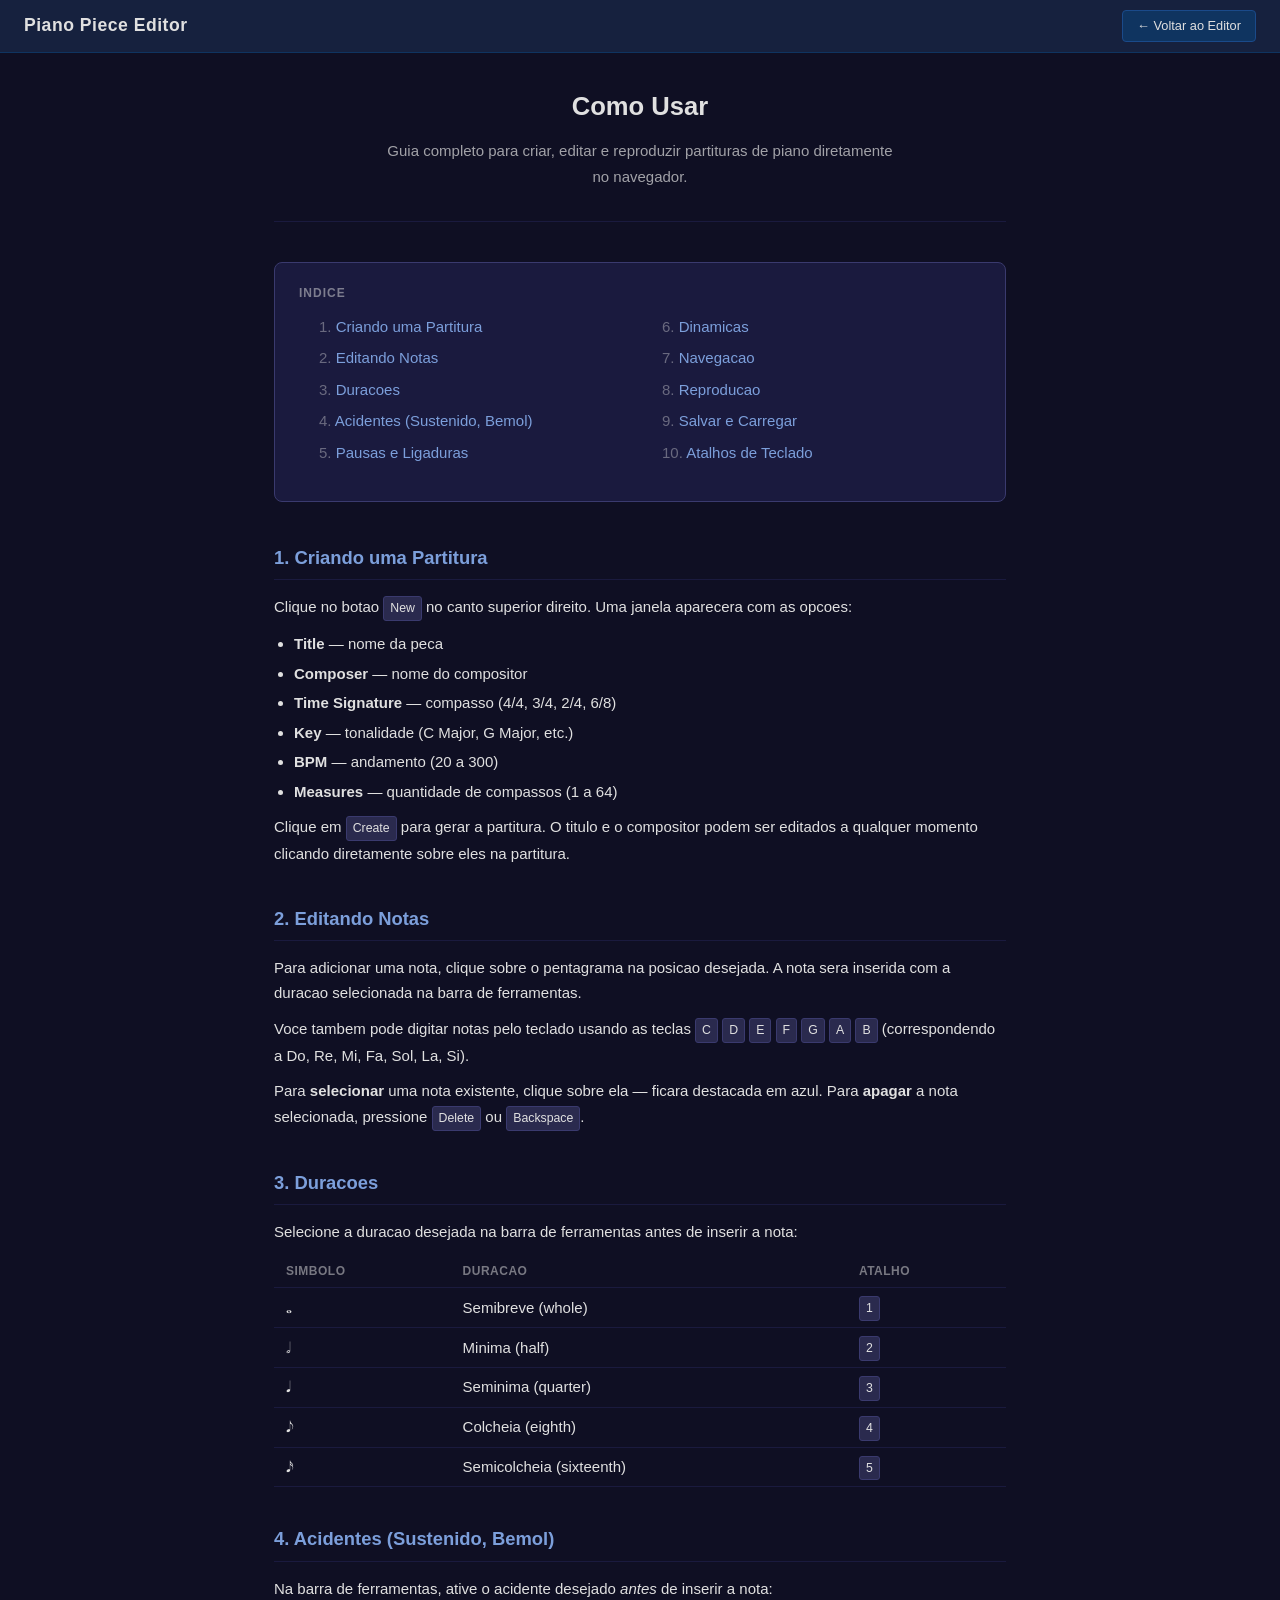
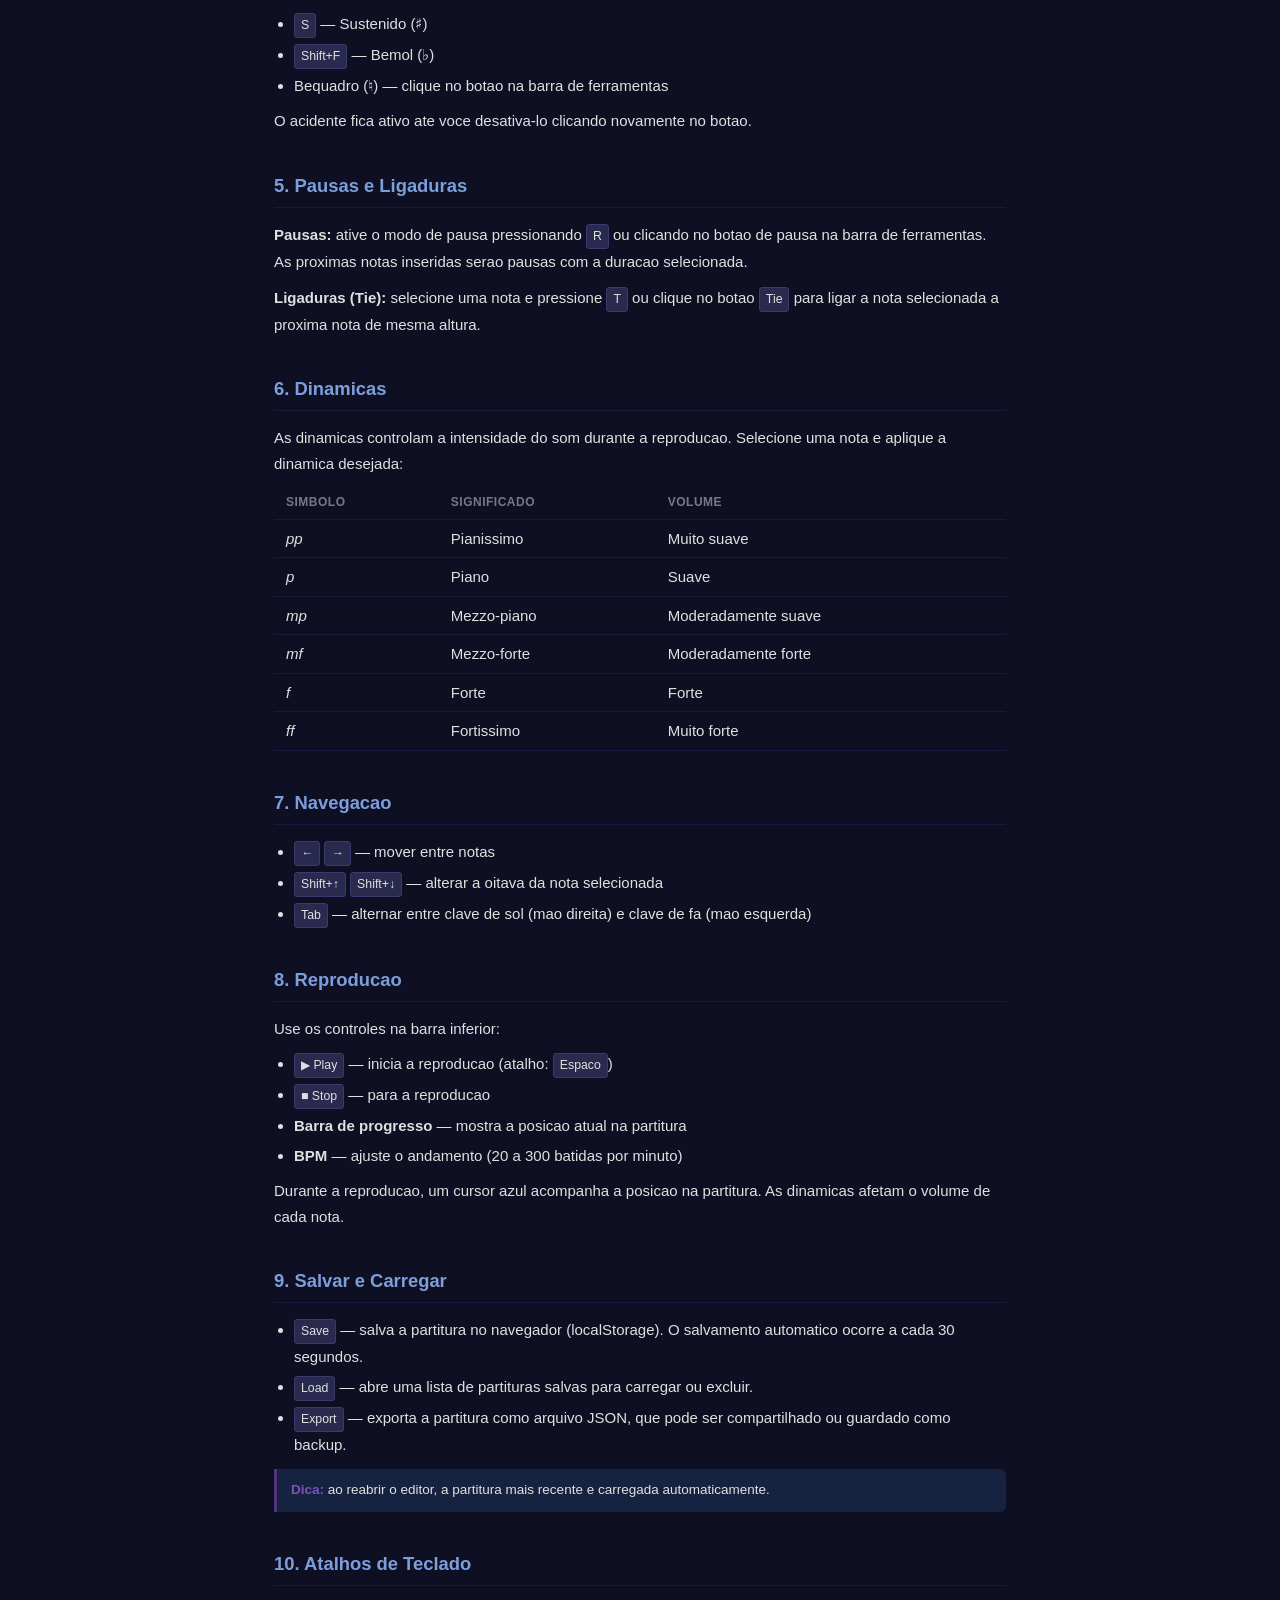
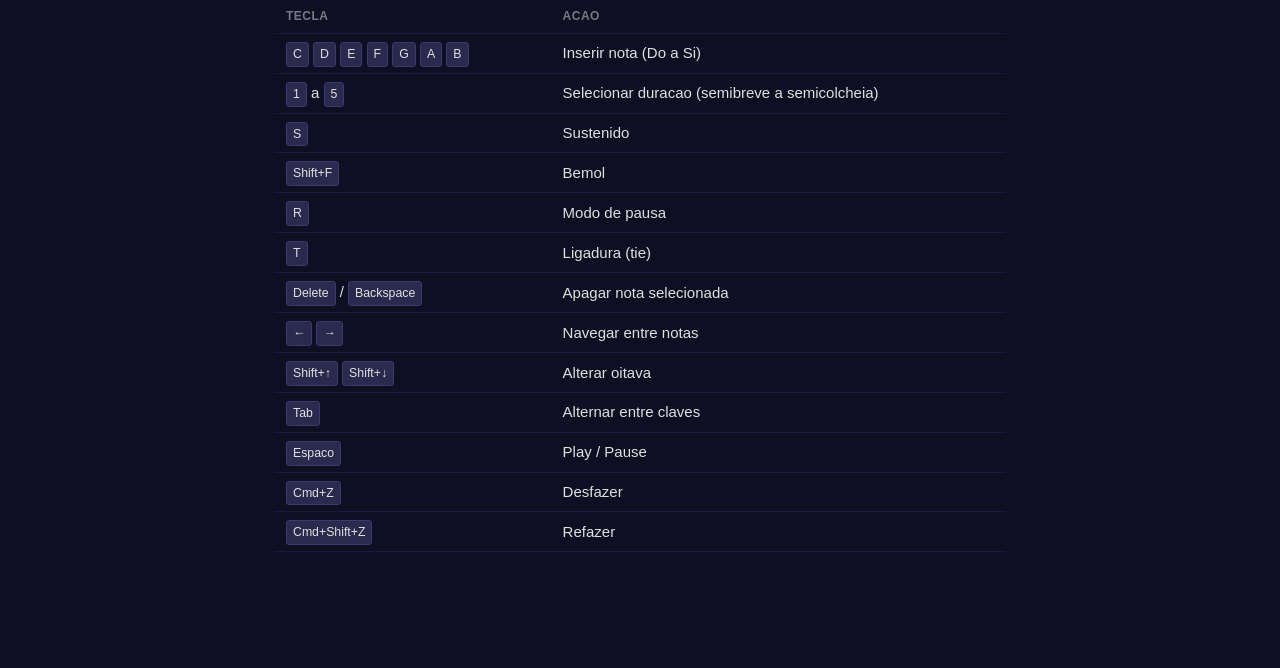
==== como-usar.html @ 32f5b28e "Fix 8 bugs and add 3 improvements to piano piece editor Bugs fixed: _savedAt property mismatch on lo" ====
<!DOCTYPE html>
<html lang="pt-BR">
<head>
  <meta charset="UTF-8">
  <meta name="viewport" content="width=device-width, initial-scale=1.0">
  <title>Como Usar — Piano Piece Editor</title>
  <style>
    *, *::before, *::after { box-sizing: border-box; margin: 0; padding: 0; }

    html { scroll-behavior: smooth; }

    body {
      font-family: -apple-system, BlinkMacSystemFont, 'Segoe UI', Roboto, sans-serif;
      font-size: 15px;
      background: #0f0f23;
      color: #e0e0e0;
      line-height: 1.7;
    }

    header {
      position: sticky;
      top: 0;
      z-index: 10;
      display: flex;
      justify-content: space-between;
      align-items: center;
      padding: 10px 24px;
      background: #16213e;
      border-bottom: 1px solid #0f3460;
    }

    header h1 {
      font-size: 1.1rem;
      font-weight: 700;
      letter-spacing: 0.5px;
    }

    header a {
      color: #e0e0e0;
      text-decoration: none;
      background: #0f3460;
      border: 1px solid #1a4a8a;
      padding: 4px 14px;
      border-radius: 4px;
      font-size: 0.8rem;
      transition: background 0.15s;
    }

    header a:hover { background: #1a4a8a; }

    .container {
      max-width: 780px;
      margin: 0 auto;
      padding: 32px 24px 80px;
    }

    .intro {
      text-align: center;
      margin-bottom: 40px;
      padding-bottom: 32px;
      border-bottom: 1px solid #1a1a3e;
    }

    .intro h2 {
      font-size: 1.6rem;
      margin-bottom: 10px;
    }

    .intro p {
      opacity: 0.7;
      max-width: 520px;
      margin: 0 auto;
    }

    nav.toc {
      background: #1a1a3e;
      border: 1px solid #3a3a6e;
      border-radius: 8px;
      padding: 20px 24px;
      margin-bottom: 40px;
    }

    nav.toc h3 {
      font-size: 0.75rem;
      text-transform: uppercase;
      letter-spacing: 1px;
      opacity: 0.5;
      margin-bottom: 10px;
    }

    nav.toc ol {
      list-style: none;
      counter-reset: toc;
      columns: 2;
      column-gap: 24px;
    }

    nav.toc li {
      counter-increment: toc;
      margin-bottom: 6px;
    }

    nav.toc li::before {
      content: counter(toc) ". ";
      opacity: 0.4;
    }

    nav.toc a {
      color: #7c9fdb;
      text-decoration: none;
    }

    nav.toc a:hover { text-decoration: underline; }

    section {
      margin-bottom: 36px;
    }

    section h2 {
      font-size: 1.15rem;
      color: #7c9fdb;
      border-bottom: 1px solid #1a1a3e;
      padding-bottom: 6px;
      margin-bottom: 14px;
    }

    section p {
      margin-bottom: 10px;
    }

    ul, ol {
      margin-left: 20px;
      margin-bottom: 10px;
    }

    li { margin-bottom: 4px; }

    kbd {
      display: inline-block;
      background: #2a2a4e;
      border: 1px solid #3a3a6e;
      border-radius: 3px;
      padding: 1px 6px;
      font-size: 0.82em;
      font-family: inherit;
      white-space: nowrap;
    }

    table {
      width: 100%;
      border-collapse: collapse;
      margin-bottom: 12px;
    }

    th, td {
      text-align: left;
      padding: 6px 12px;
      border-bottom: 1px solid #1a1a3e;
    }

    th {
      font-size: 0.75rem;
      text-transform: uppercase;
      letter-spacing: 0.5px;
      opacity: 0.5;
    }

    td:first-child { white-space: nowrap; }

    .tip {
      background: #162340;
      border-left: 3px solid #533483;
      padding: 10px 14px;
      border-radius: 0 6px 6px 0;
      margin: 12px 0;
      font-size: 0.9em;
    }

    .tip strong { color: #7c52b8; }

    @media (max-width: 600px) {
      nav.toc ol { columns: 1; }
    }
  </style>
</head>
<body>

  <header>
    <h1>Piano Piece Editor</h1>
    <a href="index.html">&larr; Voltar ao Editor</a>
  </header>

  <div class="container">

    <div class="intro">
      <h2>Como Usar</h2>
      <p>Guia completo para criar, editar e reproduzir partituras de piano diretamente no navegador.</p>
    </div>

    <nav class="toc">
      <h3>Indice</h3>
      <ol>
        <li><a href="#criar">Criando uma Partitura</a></li>
        <li><a href="#notas">Editando Notas</a></li>
        <li><a href="#duracoes">Duracoes</a></li>
        <li><a href="#acidentes">Acidentes (Sustenido, Bemol)</a></li>
        <li><a href="#pausas">Pausas e Ligaduras</a></li>
        <li><a href="#dinamicas">Dinamicas</a></li>
        <li><a href="#navegacao">Navegacao</a></li>
        <li><a href="#playback">Reproducao</a></li>
        <li><a href="#salvar">Salvar e Carregar</a></li>
        <li><a href="#atalhos">Atalhos de Teclado</a></li>
      </ol>
    </nav>

    <!-- 1 -->
    <section id="criar">
      <h2>1. Criando uma Partitura</h2>
      <p>Clique no botao <kbd>New</kbd> no canto superior direito. Uma janela aparecera com as opcoes:</p>
      <ul>
        <li><strong>Title</strong> — nome da peca</li>
        <li><strong>Composer</strong> — nome do compositor</li>
        <li><strong>Time Signature</strong> — compasso (4/4, 3/4, 2/4, 6/8)</li>
        <li><strong>Key</strong> — tonalidade (C Major, G Major, etc.)</li>
        <li><strong>BPM</strong> — andamento (20 a 300)</li>
        <li><strong>Measures</strong> — quantidade de compassos (1 a 64)</li>
      </ul>
      <p>Clique em <kbd>Create</kbd> para gerar a partitura. O titulo e o compositor podem ser editados a qualquer momento clicando diretamente sobre eles na partitura.</p>
    </section>

    <!-- 2 -->
    <section id="notas">
      <h2>2. Editando Notas</h2>
      <p>Para adicionar uma nota, clique sobre o pentagrama na posicao desejada. A nota sera inserida com a duracao selecionada na barra de ferramentas.</p>
      <p>Voce tambem pode digitar notas pelo teclado usando as teclas <kbd>C</kbd> <kbd>D</kbd> <kbd>E</kbd> <kbd>F</kbd> <kbd>G</kbd> <kbd>A</kbd> <kbd>B</kbd> (correspondendo a Do, Re, Mi, Fa, Sol, La, Si).</p>
      <p>Para <strong>selecionar</strong> uma nota existente, clique sobre ela — ficara destacada em azul. Para <strong>apagar</strong> a nota selecionada, pressione <kbd>Delete</kbd> ou <kbd>Backspace</kbd>.</p>
    </section>

    <!-- 3 -->
    <section id="duracoes">
      <h2>3. Duracoes</h2>
      <p>Selecione a duracao desejada na barra de ferramentas antes de inserir a nota:</p>
      <table>
        <tr><th>Simbolo</th><th>Duracao</th><th>Atalho</th></tr>
        <tr><td>&#119133;</td><td>Semibreve (whole)</td><td><kbd>1</kbd></td></tr>
        <tr><td>&#119134;</td><td>Minima (half)</td><td><kbd>2</kbd></td></tr>
        <tr><td>&#119135;</td><td>Seminima (quarter)</td><td><kbd>3</kbd></td></tr>
        <tr><td>&#119136;</td><td>Colcheia (eighth)</td><td><kbd>4</kbd></td></tr>
        <tr><td>&#119137;</td><td>Semicolcheia (sixteenth)</td><td><kbd>5</kbd></td></tr>
      </table>
    </section>

    <!-- 4 -->
    <section id="acidentes">
      <h2>4. Acidentes (Sustenido, Bemol)</h2>
      <p>Na barra de ferramentas, ative o acidente desejado <em>antes</em> de inserir a nota:</p>
      <ul>
        <li><kbd>S</kbd> — Sustenido (&#9839;)</li>
        <li><kbd>Shift+F</kbd> — Bemol (&#9837;)</li>
        <li>Bequadro (&#9838;) — clique no botao na barra de ferramentas</li>
      </ul>
      <p>O acidente fica ativo ate voce desativa-lo clicando novamente no botao.</p>
    </section>

    <!-- 5 -->
    <section id="pausas">
      <h2>5. Pausas e Ligaduras</h2>
      <p><strong>Pausas:</strong> ative o modo de pausa pressionando <kbd>R</kbd> ou clicando no botao de pausa na barra de ferramentas. As proximas notas inseridas serao pausas com a duracao selecionada.</p>
      <p><strong>Ligaduras (Tie):</strong> selecione uma nota e pressione <kbd>T</kbd> ou clique no botao <kbd>Tie</kbd> para ligar a nota selecionada a proxima nota de mesma altura.</p>
    </section>

    <!-- 6 -->
    <section id="dinamicas">
      <h2>6. Dinamicas</h2>
      <p>As dinamicas controlam a intensidade do som durante a reproducao. Selecione uma nota e aplique a dinamica desejada:</p>
      <table>
        <tr><th>Simbolo</th><th>Significado</th><th>Volume</th></tr>
        <tr><td><em>pp</em></td><td>Pianissimo</td><td>Muito suave</td></tr>
        <tr><td><em>p</em></td><td>Piano</td><td>Suave</td></tr>
        <tr><td><em>mp</em></td><td>Mezzo-piano</td><td>Moderadamente suave</td></tr>
        <tr><td><em>mf</em></td><td>Mezzo-forte</td><td>Moderadamente forte</td></tr>
        <tr><td><em>f</em></td><td>Forte</td><td>Forte</td></tr>
        <tr><td><em>ff</em></td><td>Fortissimo</td><td>Muito forte</td></tr>
      </table>
    </section>

    <!-- 7 -->
    <section id="navegacao">
      <h2>7. Navegacao</h2>
      <ul>
        <li><kbd>&larr;</kbd> <kbd>&rarr;</kbd> — mover entre notas</li>
        <li><kbd>Shift+&uarr;</kbd> <kbd>Shift+&darr;</kbd> — alterar a oitava da nota selecionada</li>
        <li><kbd>Tab</kbd> — alternar entre clave de sol (mao direita) e clave de fa (mao esquerda)</li>
      </ul>
    </section>

    <!-- 8 -->
    <section id="playback">
      <h2>8. Reproducao</h2>
      <p>Use os controles na barra inferior:</p>
      <ul>
        <li><kbd>&#9654; Play</kbd> — inicia a reproducao (atalho: <kbd>Espaco</kbd>)</li>
        <li><kbd>&#9632; Stop</kbd> — para a reproducao</li>
        <li><strong>Barra de progresso</strong> — mostra a posicao atual na partitura</li>
        <li><strong>BPM</strong> — ajuste o andamento (20 a 300 batidas por minuto)</li>
      </ul>
      <p>Durante a reproducao, um cursor azul acompanha a posicao na partitura. As dinamicas afetam o volume de cada nota.</p>
    </section>

    <!-- 9 -->
    <section id="salvar">
      <h2>9. Salvar e Carregar</h2>
      <ul>
        <li><kbd>Save</kbd> — salva a partitura no navegador (localStorage). O salvamento automatico ocorre a cada 30 segundos.</li>
        <li><kbd>Load</kbd> — abre uma lista de partituras salvas para carregar ou excluir.</li>
        <li><kbd>Export</kbd> — exporta a partitura como arquivo JSON, que pode ser compartilhado ou guardado como backup.</li>
      </ul>
      <div class="tip"><strong>Dica:</strong> ao reabrir o editor, a partitura mais recente e carregada automaticamente.</div>
    </section>

    <!-- 10 -->
    <section id="atalhos">
      <h2>10. Atalhos de Teclado</h2>
      <table>
        <tr><th>Tecla</th><th>Acao</th></tr>
        <tr><td><kbd>C</kbd> <kbd>D</kbd> <kbd>E</kbd> <kbd>F</kbd> <kbd>G</kbd> <kbd>A</kbd> <kbd>B</kbd></td><td>Inserir nota (Do a Si)</td></tr>
        <tr><td><kbd>1</kbd> a <kbd>5</kbd></td><td>Selecionar duracao (semibreve a semicolcheia)</td></tr>
        <tr><td><kbd>S</kbd></td><td>Sustenido</td></tr>
        <tr><td><kbd>Shift+F</kbd></td><td>Bemol</td></tr>
        <tr><td><kbd>R</kbd></td><td>Modo de pausa</td></tr>
        <tr><td><kbd>T</kbd></td><td>Ligadura (tie)</td></tr>
        <tr><td><kbd>Delete</kbd> / <kbd>Backspace</kbd></td><td>Apagar nota selecionada</td></tr>
        <tr><td><kbd>&larr;</kbd> <kbd>&rarr;</kbd></td><td>Navegar entre notas</td></tr>
        <tr><td><kbd>Shift+&uarr;</kbd> <kbd>Shift+&darr;</kbd></td><td>Alterar oitava</td></tr>
        <tr><td><kbd>Tab</kbd></td><td>Alternar entre claves</td></tr>
        <tr><td><kbd>Espaco</kbd></td><td>Play / Pause</td></tr>
        <tr><td><kbd>Cmd+Z</kbd></td><td>Desfazer</td></tr>
        <tr><td><kbd>Cmd+Shift+Z</kbd></td><td>Refazer</td></tr>
      </table>
    </section>

  </div>

</body>
</html>
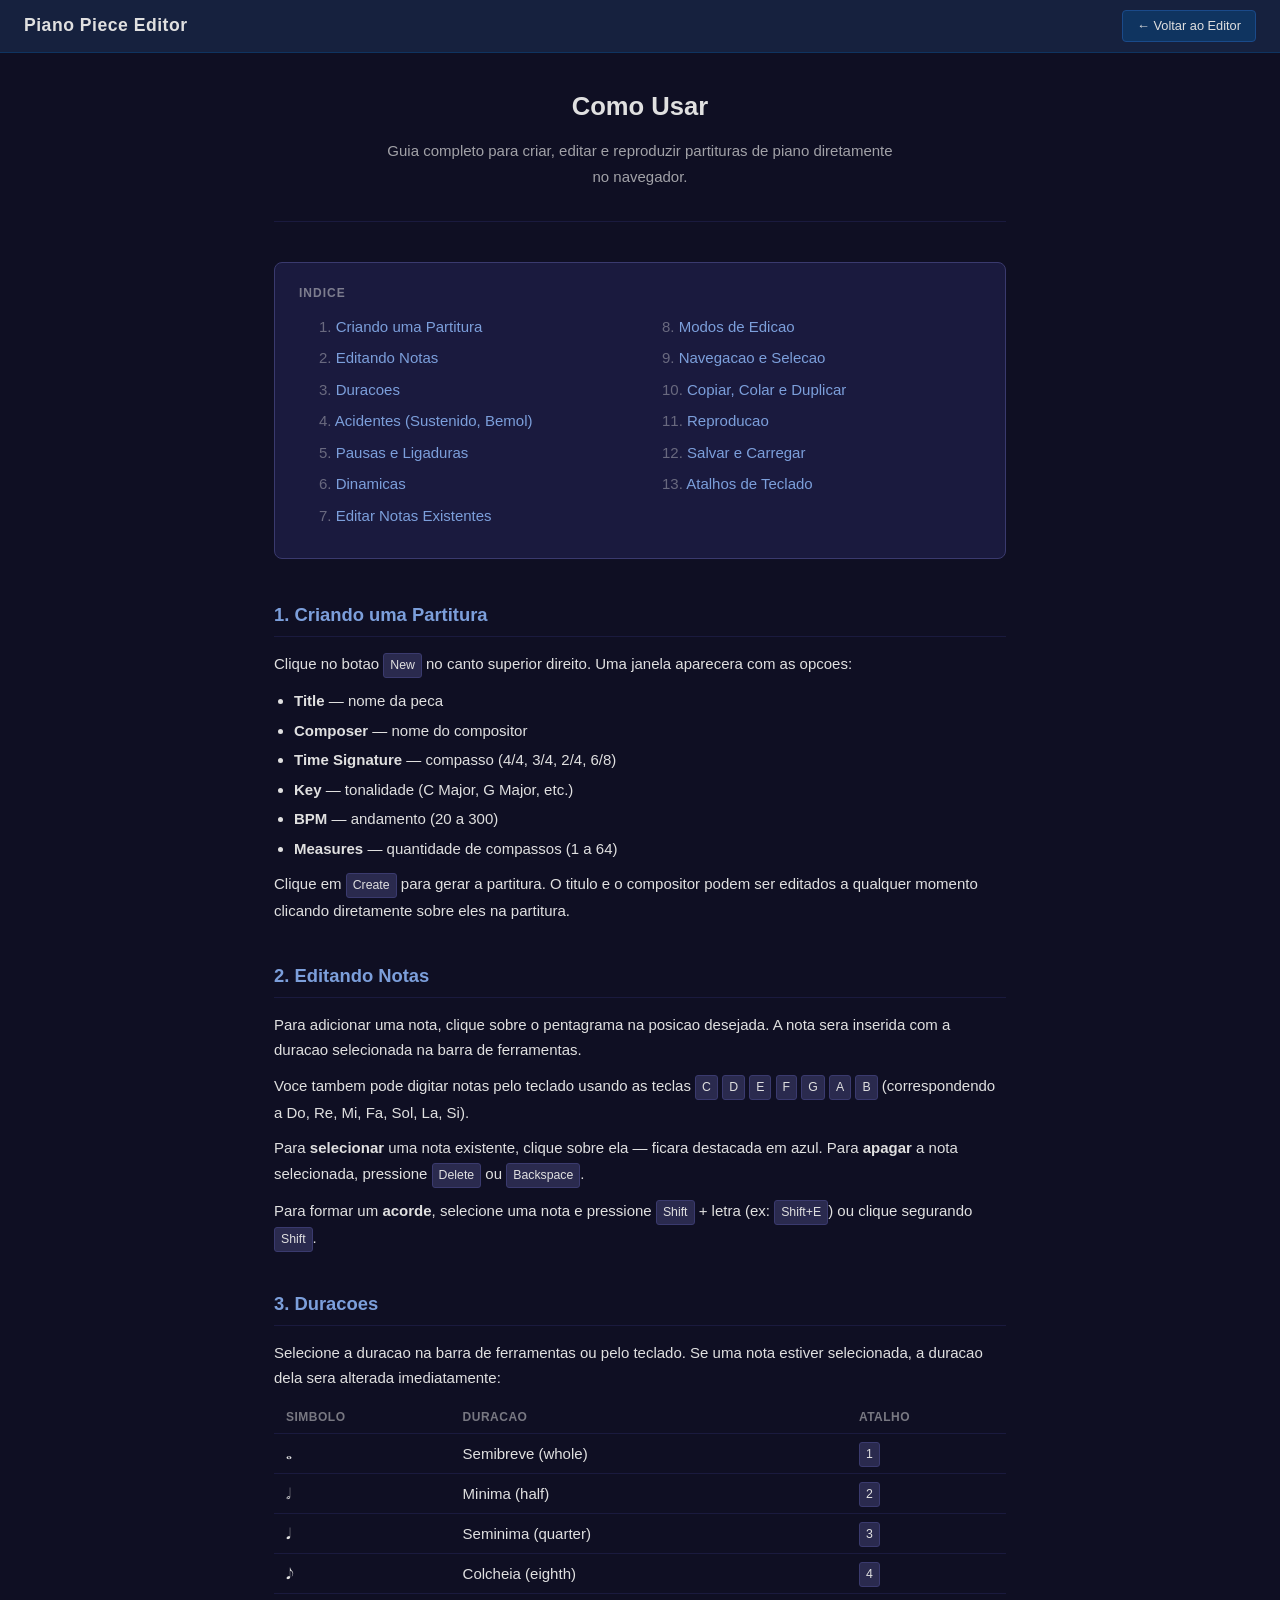
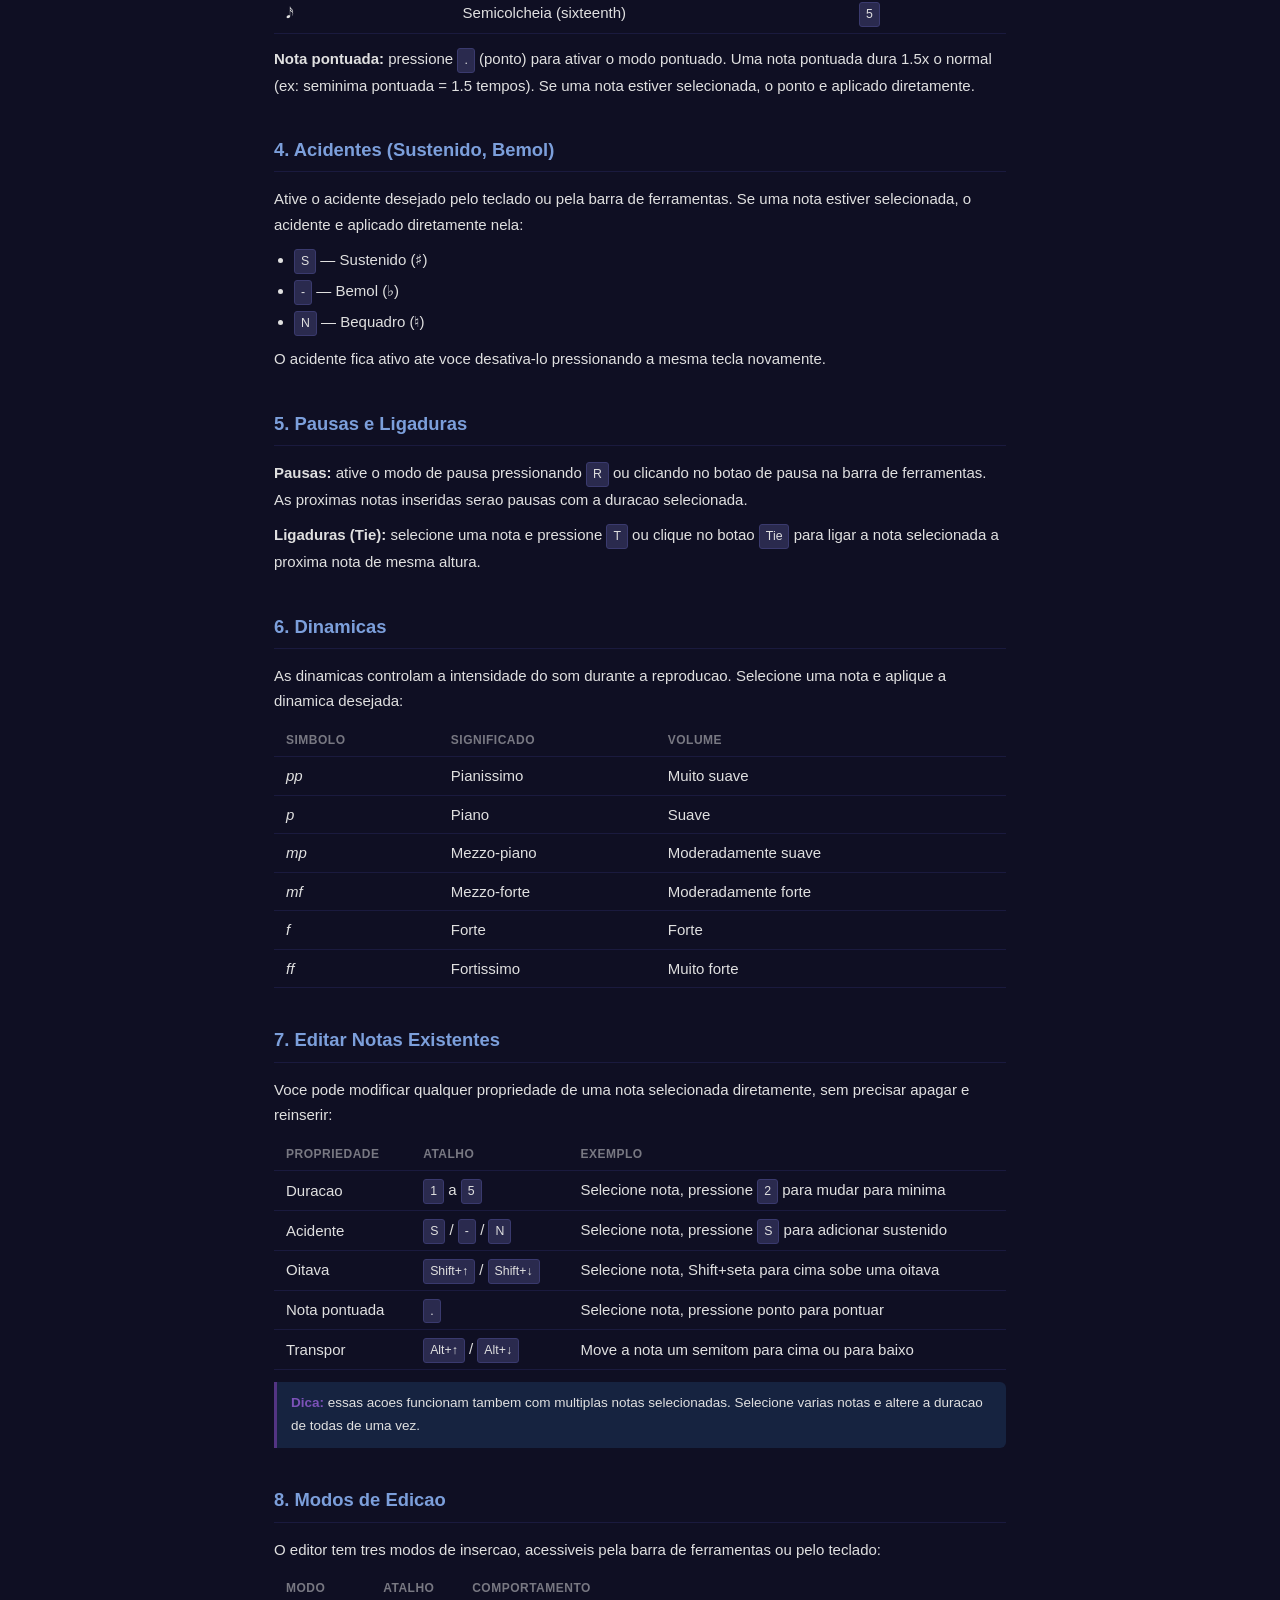
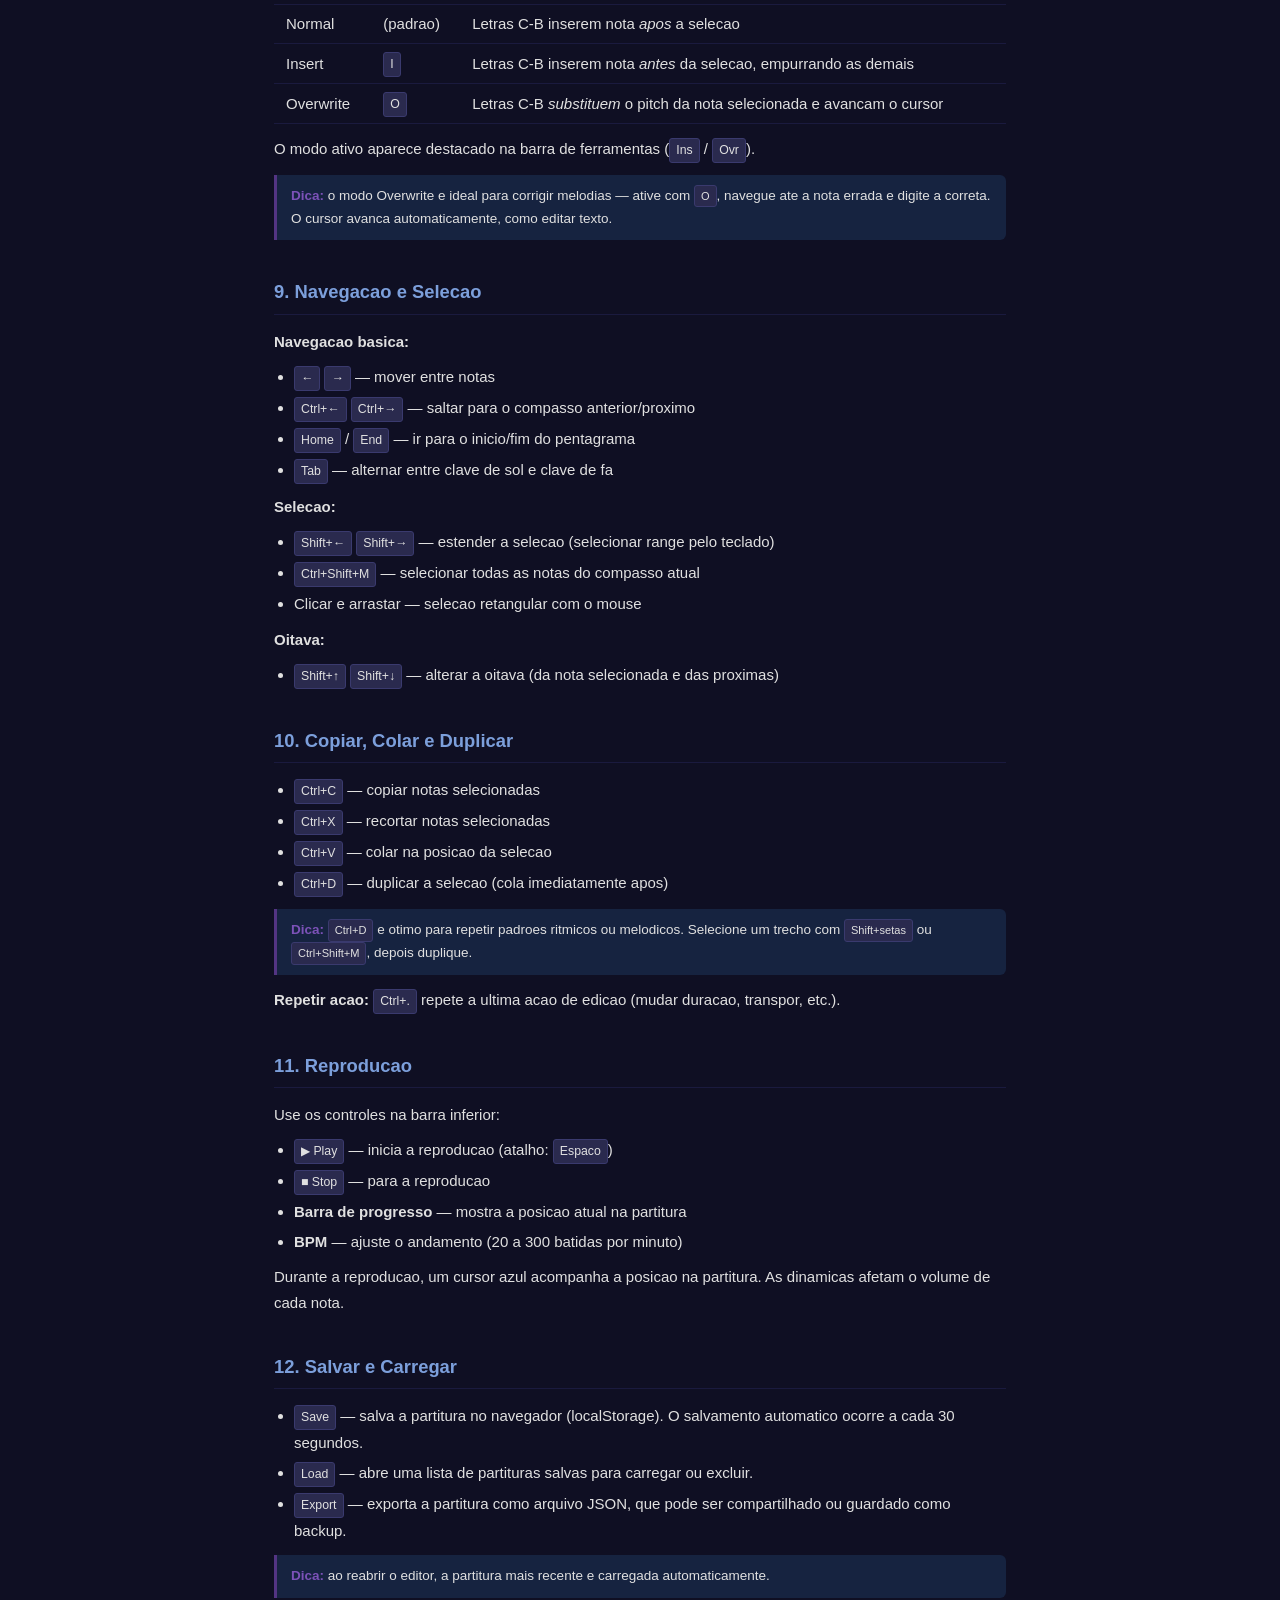
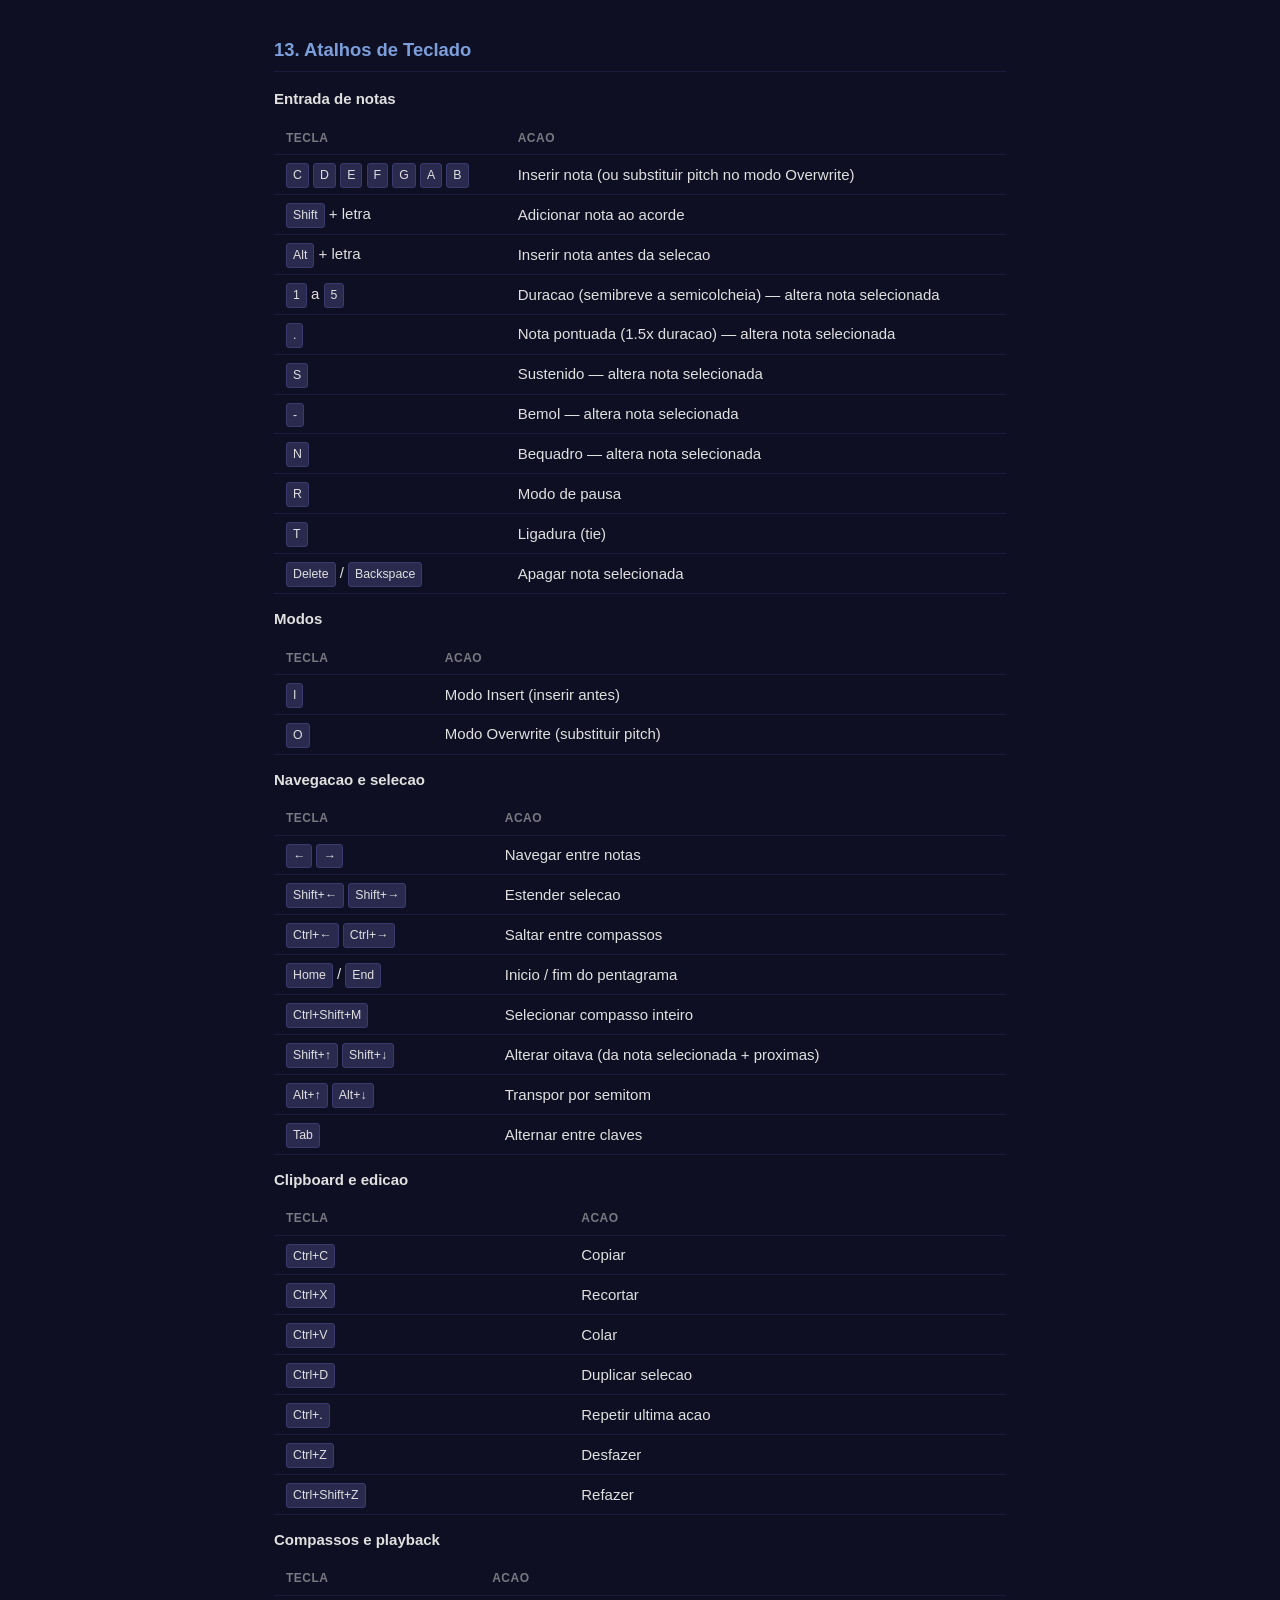
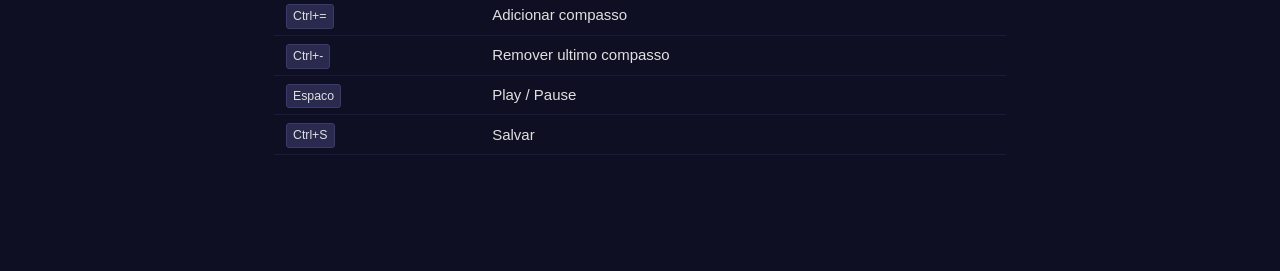
==== commit b0a77160: "Add vim-like editing efficiency improvements — 12 new features In-place editing: duration (1-5), acc" ====
--- a/como-usar.html
+++ b/como-usar.html
@@ -206,7 +206,10 @@
         <li><a href="#acidentes">Acidentes (Sustenido, Bemol)</a></li>
         <li><a href="#pausas">Pausas e Ligaduras</a></li>
         <li><a href="#dinamicas">Dinamicas</a></li>
-        <li><a href="#navegacao">Navegacao</a></li>
+        <li><a href="#editar">Editar Notas Existentes</a></li>
+        <li><a href="#modos">Modos de Edicao</a></li>
+        <li><a href="#navegacao">Navegacao e Selecao</a></li>
+        <li><a href="#clipboard">Copiar, Colar e Duplicar</a></li>
         <li><a href="#playback">Reproducao</a></li>
         <li><a href="#salvar">Salvar e Carregar</a></li>
         <li><a href="#atalhos">Atalhos de Teclado</a></li>
@@ -234,12 +237,13 @@
       <p>Para adicionar uma nota, clique sobre o pentagrama na posicao desejada. A nota sera inserida com a duracao selecionada na barra de ferramentas.</p>
       <p>Voce tambem pode digitar notas pelo teclado usando as teclas <kbd>C</kbd> <kbd>D</kbd> <kbd>E</kbd> <kbd>F</kbd> <kbd>G</kbd> <kbd>A</kbd> <kbd>B</kbd> (correspondendo a Do, Re, Mi, Fa, Sol, La, Si).</p>
       <p>Para <strong>selecionar</strong> uma nota existente, clique sobre ela — ficara destacada em azul. Para <strong>apagar</strong> a nota selecionada, pressione <kbd>Delete</kbd> ou <kbd>Backspace</kbd>.</p>
+      <p>Para formar um <strong>acorde</strong>, selecione uma nota e pressione <kbd>Shift</kbd> + letra (ex: <kbd>Shift+E</kbd>) ou clique segurando <kbd>Shift</kbd>.</p>
     </section>
 
     <!-- 3 -->
     <section id="duracoes">
       <h2>3. Duracoes</h2>
-      <p>Selecione a duracao desejada na barra de ferramentas antes de inserir a nota:</p>
+      <p>Selecione a duracao na barra de ferramentas ou pelo teclado. Se uma nota estiver selecionada, a duracao dela sera alterada imediatamente:</p>
       <table>
         <tr><th>Simbolo</th><th>Duracao</th><th>Atalho</th></tr>
         <tr><td>&#119133;</td><td>Semibreve (whole)</td><td><kbd>1</kbd></td></tr>
@@ -248,18 +252,19 @@
         <tr><td>&#119136;</td><td>Colcheia (eighth)</td><td><kbd>4</kbd></td></tr>
         <tr><td>&#119137;</td><td>Semicolcheia (sixteenth)</td><td><kbd>5</kbd></td></tr>
       </table>
+      <p><strong>Nota pontuada:</strong> pressione <kbd>.</kbd> (ponto) para ativar o modo pontuado. Uma nota pontuada dura 1.5x o normal (ex: seminima pontuada = 1.5 tempos). Se uma nota estiver selecionada, o ponto e aplicado diretamente.</p>
     </section>
 
     <!-- 4 -->
     <section id="acidentes">
       <h2>4. Acidentes (Sustenido, Bemol)</h2>
-      <p>Na barra de ferramentas, ative o acidente desejado <em>antes</em> de inserir a nota:</p>
+      <p>Ative o acidente desejado pelo teclado ou pela barra de ferramentas. Se uma nota estiver selecionada, o acidente e aplicado diretamente nela:</p>
       <ul>
         <li><kbd>S</kbd> — Sustenido (&#9839;)</li>
-        <li><kbd>Shift+F</kbd> — Bemol (&#9837;)</li>
-        <li>Bequadro (&#9838;) — clique no botao na barra de ferramentas</li>
-      </ul>
-      <p>O acidente fica ativo ate voce desativa-lo clicando novamente no botao.</p>
+        <li><kbd>-</kbd> — Bemol (&#9837;)</li>
+        <li><kbd>N</kbd> — Bequadro (&#9838;)</li>
+      </ul>
+      <p>O acidente fica ativo ate voce desativa-lo pressionando a mesma tecla novamente.</p>
     </section>
 
     <!-- 5 -->
@@ -285,18 +290,72 @@
     </section>
 
     <!-- 7 -->
+    <section id="editar">
+      <h2>7. Editar Notas Existentes</h2>
+      <p>Voce pode modificar qualquer propriedade de uma nota selecionada diretamente, sem precisar apagar e reinserir:</p>
+      <table>
+        <tr><th>Propriedade</th><th>Atalho</th><th>Exemplo</th></tr>
+        <tr><td>Duracao</td><td><kbd>1</kbd> a <kbd>5</kbd></td><td>Selecione nota, pressione <kbd>2</kbd> para mudar para minima</td></tr>
+        <tr><td>Acidente</td><td><kbd>S</kbd> / <kbd>-</kbd> / <kbd>N</kbd></td><td>Selecione nota, pressione <kbd>S</kbd> para adicionar sustenido</td></tr>
+        <tr><td>Oitava</td><td><kbd>Shift+&uarr;</kbd> / <kbd>Shift+&darr;</kbd></td><td>Selecione nota, Shift+seta para cima sobe uma oitava</td></tr>
+        <tr><td>Nota pontuada</td><td><kbd>.</kbd></td><td>Selecione nota, pressione ponto para pontuar</td></tr>
+        <tr><td>Transpor</td><td><kbd>Alt+&uarr;</kbd> / <kbd>Alt+&darr;</kbd></td><td>Move a nota um semitom para cima ou para baixo</td></tr>
+      </table>
+      <div class="tip"><strong>Dica:</strong> essas acoes funcionam tambem com multiplas notas selecionadas. Selecione varias notas e altere a duracao de todas de uma vez.</div>
+    </section>
+
+    <!-- 8 -->
+    <section id="modos">
+      <h2>8. Modos de Edicao</h2>
+      <p>O editor tem tres modos de insercao, acessiveis pela barra de ferramentas ou pelo teclado:</p>
+      <table>
+        <tr><th>Modo</th><th>Atalho</th><th>Comportamento</th></tr>
+        <tr><td>Normal</td><td>(padrao)</td><td>Letras C-B inserem nota <em>apos</em> a selecao</td></tr>
+        <tr><td>Insert</td><td><kbd>I</kbd></td><td>Letras C-B inserem nota <em>antes</em> da selecao, empurrando as demais</td></tr>
+        <tr><td>Overwrite</td><td><kbd>O</kbd></td><td>Letras C-B <em>substituem</em> o pitch da nota selecionada e avancam o cursor</td></tr>
+      </table>
+      <p>O modo ativo aparece destacado na barra de ferramentas (<kbd>Ins</kbd> / <kbd>Ovr</kbd>).</p>
+      <div class="tip"><strong>Dica:</strong> o modo Overwrite e ideal para corrigir melodias — ative com <kbd>O</kbd>, navegue ate a nota errada e digite a correta. O cursor avanca automaticamente, como editar texto.</div>
+    </section>
+
+    <!-- 9 -->
     <section id="navegacao">
-      <h2>7. Navegacao</h2>
+      <h2>9. Navegacao e Selecao</h2>
+      <p><strong>Navegacao basica:</strong></p>
       <ul>
         <li><kbd>&larr;</kbd> <kbd>&rarr;</kbd> — mover entre notas</li>
-        <li><kbd>Shift+&uarr;</kbd> <kbd>Shift+&darr;</kbd> — alterar a oitava da nota selecionada</li>
-        <li><kbd>Tab</kbd> — alternar entre clave de sol (mao direita) e clave de fa (mao esquerda)</li>
-      </ul>
-    </section>
-
-    <!-- 8 -->
+        <li><kbd>Ctrl+&larr;</kbd> <kbd>Ctrl+&rarr;</kbd> — saltar para o compasso anterior/proximo</li>
+        <li><kbd>Home</kbd> / <kbd>End</kbd> — ir para o inicio/fim do pentagrama</li>
+        <li><kbd>Tab</kbd> — alternar entre clave de sol e clave de fa</li>
+      </ul>
+      <p><strong>Selecao:</strong></p>
+      <ul>
+        <li><kbd>Shift+&larr;</kbd> <kbd>Shift+&rarr;</kbd> — estender a selecao (selecionar range pelo teclado)</li>
+        <li><kbd>Ctrl+Shift+M</kbd> — selecionar todas as notas do compasso atual</li>
+        <li>Clicar e arrastar — selecao retangular com o mouse</li>
+      </ul>
+      <p><strong>Oitava:</strong></p>
+      <ul>
+        <li><kbd>Shift+&uarr;</kbd> <kbd>Shift+&darr;</kbd> — alterar a oitava (da nota selecionada e das proximas)</li>
+      </ul>
+    </section>
+
+    <!-- 10 -->
+    <section id="clipboard">
+      <h2>10. Copiar, Colar e Duplicar</h2>
+      <ul>
+        <li><kbd>Ctrl+C</kbd> — copiar notas selecionadas</li>
+        <li><kbd>Ctrl+X</kbd> — recortar notas selecionadas</li>
+        <li><kbd>Ctrl+V</kbd> — colar na posicao da selecao</li>
+        <li><kbd>Ctrl+D</kbd> — duplicar a selecao (cola imediatamente apos)</li>
+      </ul>
+      <div class="tip"><strong>Dica:</strong> <kbd>Ctrl+D</kbd> e otimo para repetir padroes ritmicos ou melodicos. Selecione um trecho com <kbd>Shift+setas</kbd> ou <kbd>Ctrl+Shift+M</kbd>, depois duplique.</div>
+      <p><strong>Repetir acao:</strong> <kbd>Ctrl+.</kbd> repete a ultima acao de edicao (mudar duracao, transpor, etc.).</p>
+    </section>
+
+    <!-- 11 -->
     <section id="playback">
-      <h2>8. Reproducao</h2>
+      <h2>11. Reproducao</h2>
       <p>Use os controles na barra inferior:</p>
       <ul>
         <li><kbd>&#9654; Play</kbd> — inicia a reproducao (atalho: <kbd>Espaco</kbd>)</li>
@@ -307,9 +366,9 @@
       <p>Durante a reproducao, um cursor azul acompanha a posicao na partitura. As dinamicas afetam o volume de cada nota.</p>
     </section>
 
-    <!-- 9 -->
+    <!-- 12 -->
     <section id="salvar">
-      <h2>9. Salvar e Carregar</h2>
+      <h2>12. Salvar e Carregar</h2>
       <ul>
         <li><kbd>Save</kbd> — salva a partitura no navegador (localStorage). O salvamento automatico ocorre a cada 30 segundos.</li>
         <li><kbd>Load</kbd> — abre uma lista de partituras salvas para carregar ou excluir.</li>
@@ -318,24 +377,65 @@
       <div class="tip"><strong>Dica:</strong> ao reabrir o editor, a partitura mais recente e carregada automaticamente.</div>
     </section>
 
-    <!-- 10 -->
+    <!-- 13 -->
     <section id="atalhos">
-      <h2>10. Atalhos de Teclado</h2>
+      <h2>13. Atalhos de Teclado</h2>
+
+      <p><strong>Entrada de notas</strong></p>
       <table>
         <tr><th>Tecla</th><th>Acao</th></tr>
-        <tr><td><kbd>C</kbd> <kbd>D</kbd> <kbd>E</kbd> <kbd>F</kbd> <kbd>G</kbd> <kbd>A</kbd> <kbd>B</kbd></td><td>Inserir nota (Do a Si)</td></tr>
-        <tr><td><kbd>1</kbd> a <kbd>5</kbd></td><td>Selecionar duracao (semibreve a semicolcheia)</td></tr>
-        <tr><td><kbd>S</kbd></td><td>Sustenido</td></tr>
-        <tr><td><kbd>Shift+F</kbd></td><td>Bemol</td></tr>
+        <tr><td><kbd>C</kbd> <kbd>D</kbd> <kbd>E</kbd> <kbd>F</kbd> <kbd>G</kbd> <kbd>A</kbd> <kbd>B</kbd></td><td>Inserir nota (ou substituir pitch no modo Overwrite)</td></tr>
+        <tr><td><kbd>Shift</kbd> + letra</td><td>Adicionar nota ao acorde</td></tr>
+        <tr><td><kbd>Alt</kbd> + letra</td><td>Inserir nota antes da selecao</td></tr>
+        <tr><td><kbd>1</kbd> a <kbd>5</kbd></td><td>Duracao (semibreve a semicolcheia) — altera nota selecionada</td></tr>
+        <tr><td><kbd>.</kbd></td><td>Nota pontuada (1.5x duracao) — altera nota selecionada</td></tr>
+        <tr><td><kbd>S</kbd></td><td>Sustenido — altera nota selecionada</td></tr>
+        <tr><td><kbd>-</kbd></td><td>Bemol — altera nota selecionada</td></tr>
+        <tr><td><kbd>N</kbd></td><td>Bequadro — altera nota selecionada</td></tr>
         <tr><td><kbd>R</kbd></td><td>Modo de pausa</td></tr>
         <tr><td><kbd>T</kbd></td><td>Ligadura (tie)</td></tr>
         <tr><td><kbd>Delete</kbd> / <kbd>Backspace</kbd></td><td>Apagar nota selecionada</td></tr>
+      </table>
+
+      <p><strong>Modos</strong></p>
+      <table>
+        <tr><th>Tecla</th><th>Acao</th></tr>
+        <tr><td><kbd>I</kbd></td><td>Modo Insert (inserir antes)</td></tr>
+        <tr><td><kbd>O</kbd></td><td>Modo Overwrite (substituir pitch)</td></tr>
+      </table>
+
+      <p><strong>Navegacao e selecao</strong></p>
+      <table>
+        <tr><th>Tecla</th><th>Acao</th></tr>
         <tr><td><kbd>&larr;</kbd> <kbd>&rarr;</kbd></td><td>Navegar entre notas</td></tr>
-        <tr><td><kbd>Shift+&uarr;</kbd> <kbd>Shift+&darr;</kbd></td><td>Alterar oitava</td></tr>
+        <tr><td><kbd>Shift+&larr;</kbd> <kbd>Shift+&rarr;</kbd></td><td>Estender selecao</td></tr>
+        <tr><td><kbd>Ctrl+&larr;</kbd> <kbd>Ctrl+&rarr;</kbd></td><td>Saltar entre compassos</td></tr>
+        <tr><td><kbd>Home</kbd> / <kbd>End</kbd></td><td>Inicio / fim do pentagrama</td></tr>
+        <tr><td><kbd>Ctrl+Shift+M</kbd></td><td>Selecionar compasso inteiro</td></tr>
+        <tr><td><kbd>Shift+&uarr;</kbd> <kbd>Shift+&darr;</kbd></td><td>Alterar oitava (da nota selecionada + proximas)</td></tr>
+        <tr><td><kbd>Alt+&uarr;</kbd> <kbd>Alt+&darr;</kbd></td><td>Transpor por semitom</td></tr>
         <tr><td><kbd>Tab</kbd></td><td>Alternar entre claves</td></tr>
+      </table>
+
+      <p><strong>Clipboard e edicao</strong></p>
+      <table>
+        <tr><th>Tecla</th><th>Acao</th></tr>
+        <tr><td><kbd>Ctrl+C</kbd></td><td>Copiar</td></tr>
+        <tr><td><kbd>Ctrl+X</kbd></td><td>Recortar</td></tr>
+        <tr><td><kbd>Ctrl+V</kbd></td><td>Colar</td></tr>
+        <tr><td><kbd>Ctrl+D</kbd></td><td>Duplicar selecao</td></tr>
+        <tr><td><kbd>Ctrl+.</kbd></td><td>Repetir ultima acao</td></tr>
+        <tr><td><kbd>Ctrl+Z</kbd></td><td>Desfazer</td></tr>
+        <tr><td><kbd>Ctrl+Shift+Z</kbd></td><td>Refazer</td></tr>
+      </table>
+
+      <p><strong>Compassos e playback</strong></p>
+      <table>
+        <tr><th>Tecla</th><th>Acao</th></tr>
+        <tr><td><kbd>Ctrl+=</kbd></td><td>Adicionar compasso</td></tr>
+        <tr><td><kbd>Ctrl+-</kbd></td><td>Remover ultimo compasso</td></tr>
         <tr><td><kbd>Espaco</kbd></td><td>Play / Pause</td></tr>
-        <tr><td><kbd>Cmd+Z</kbd></td><td>Desfazer</td></tr>
-        <tr><td><kbd>Cmd+Shift+Z</kbd></td><td>Refazer</td></tr>
+        <tr><td><kbd>Ctrl+S</kbd></td><td>Salvar</td></tr>
       </table>
     </section>
 
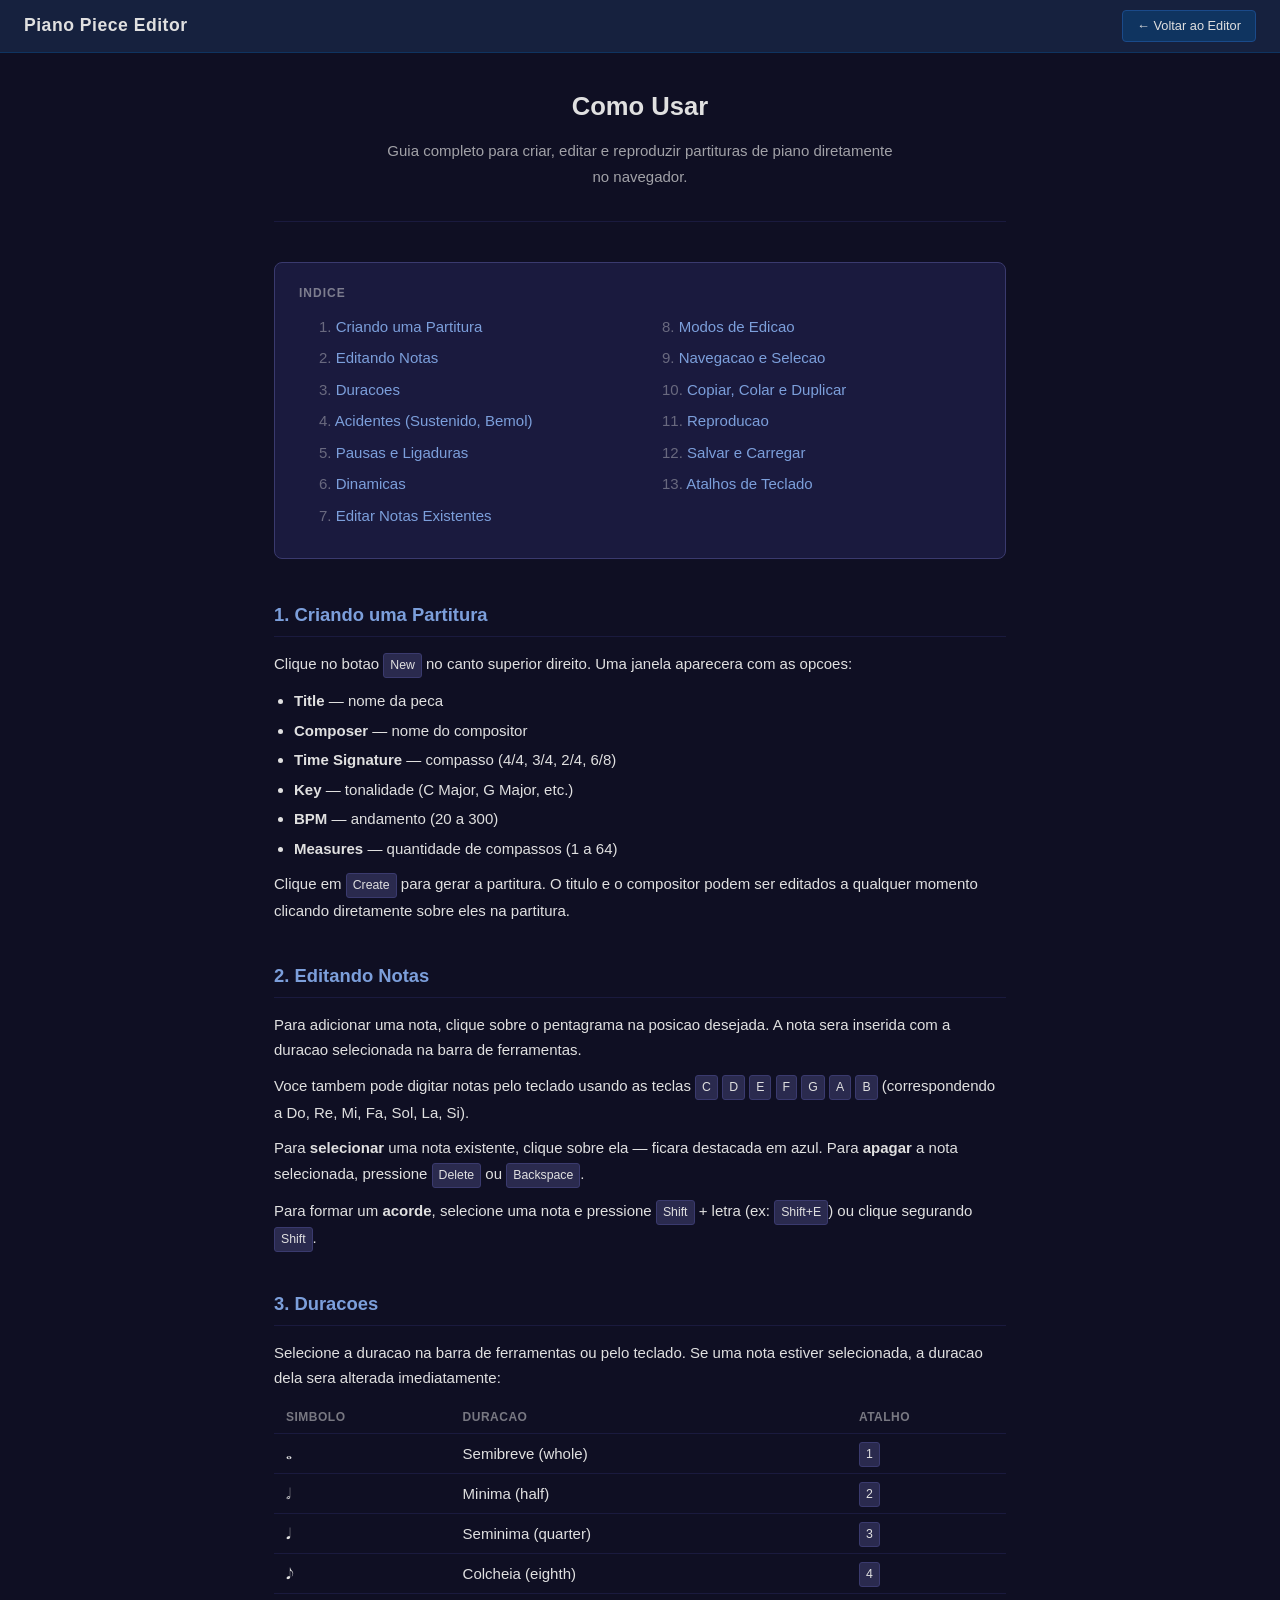
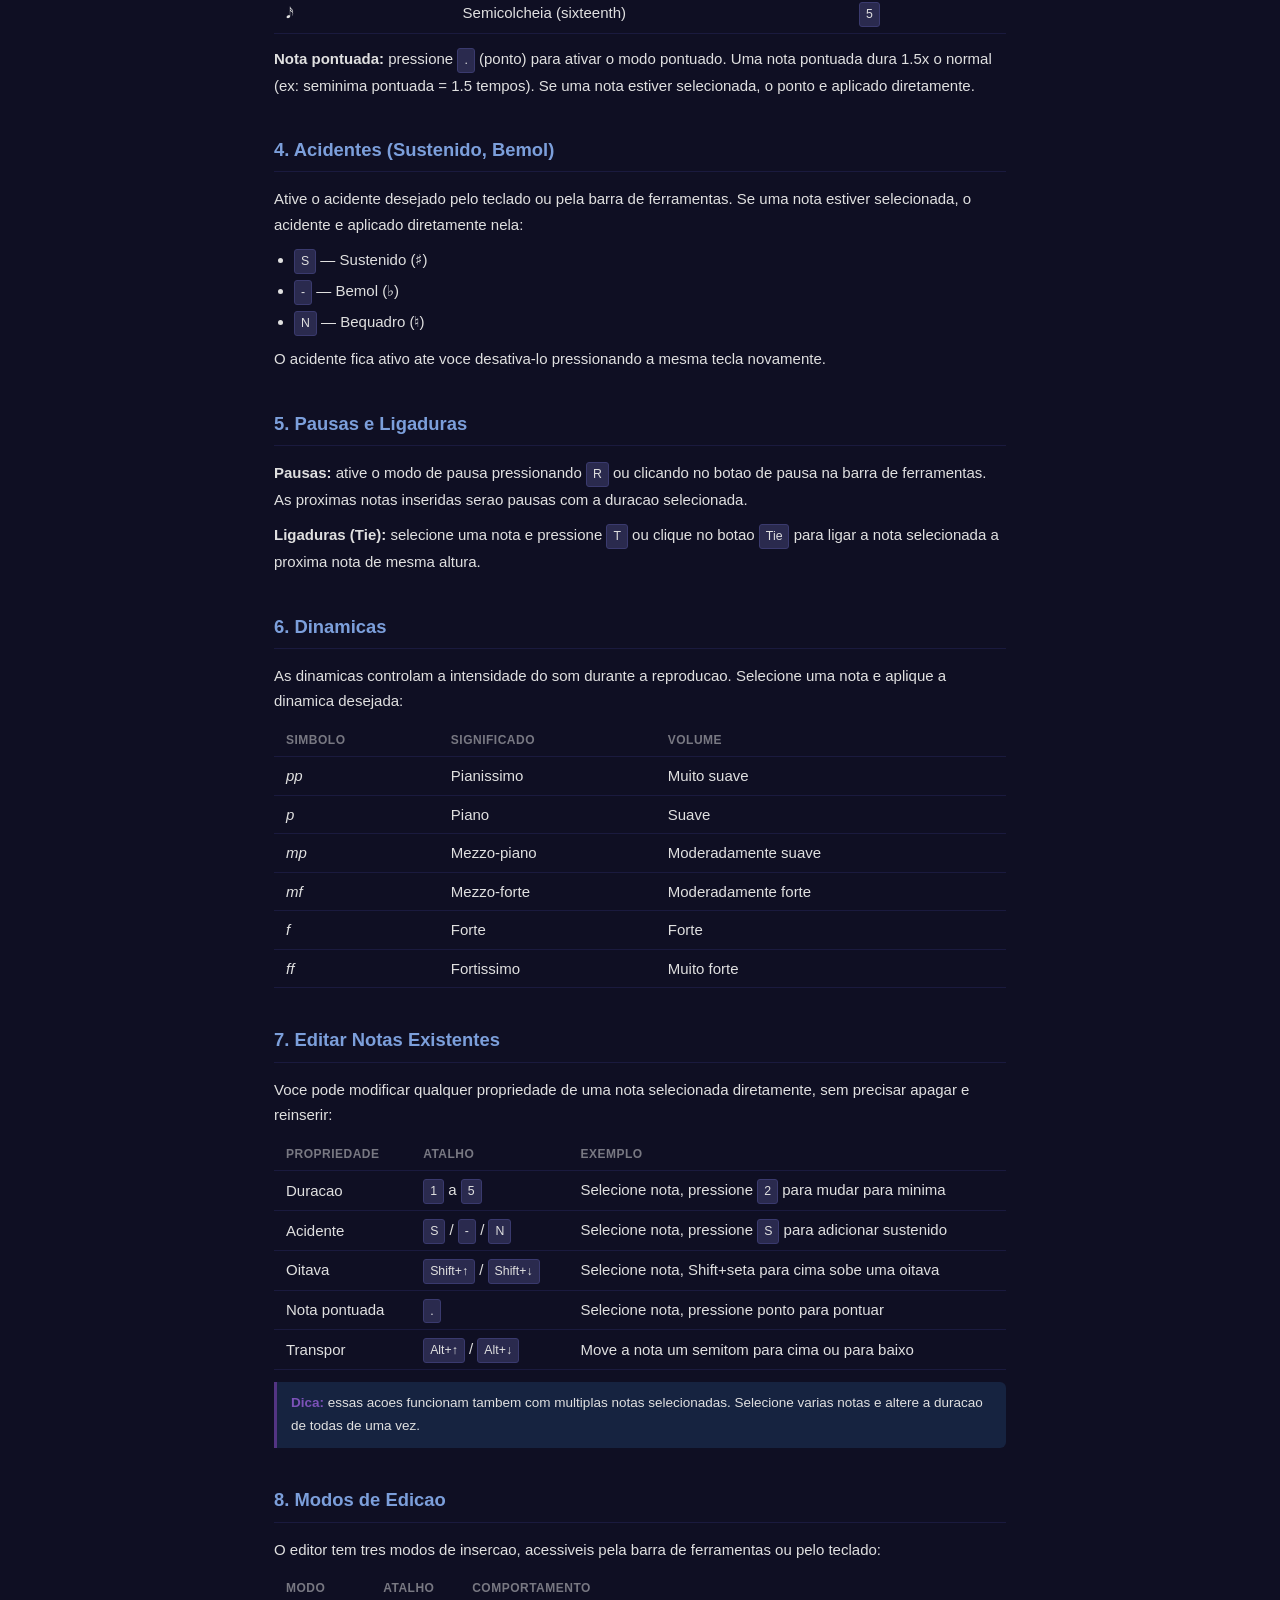
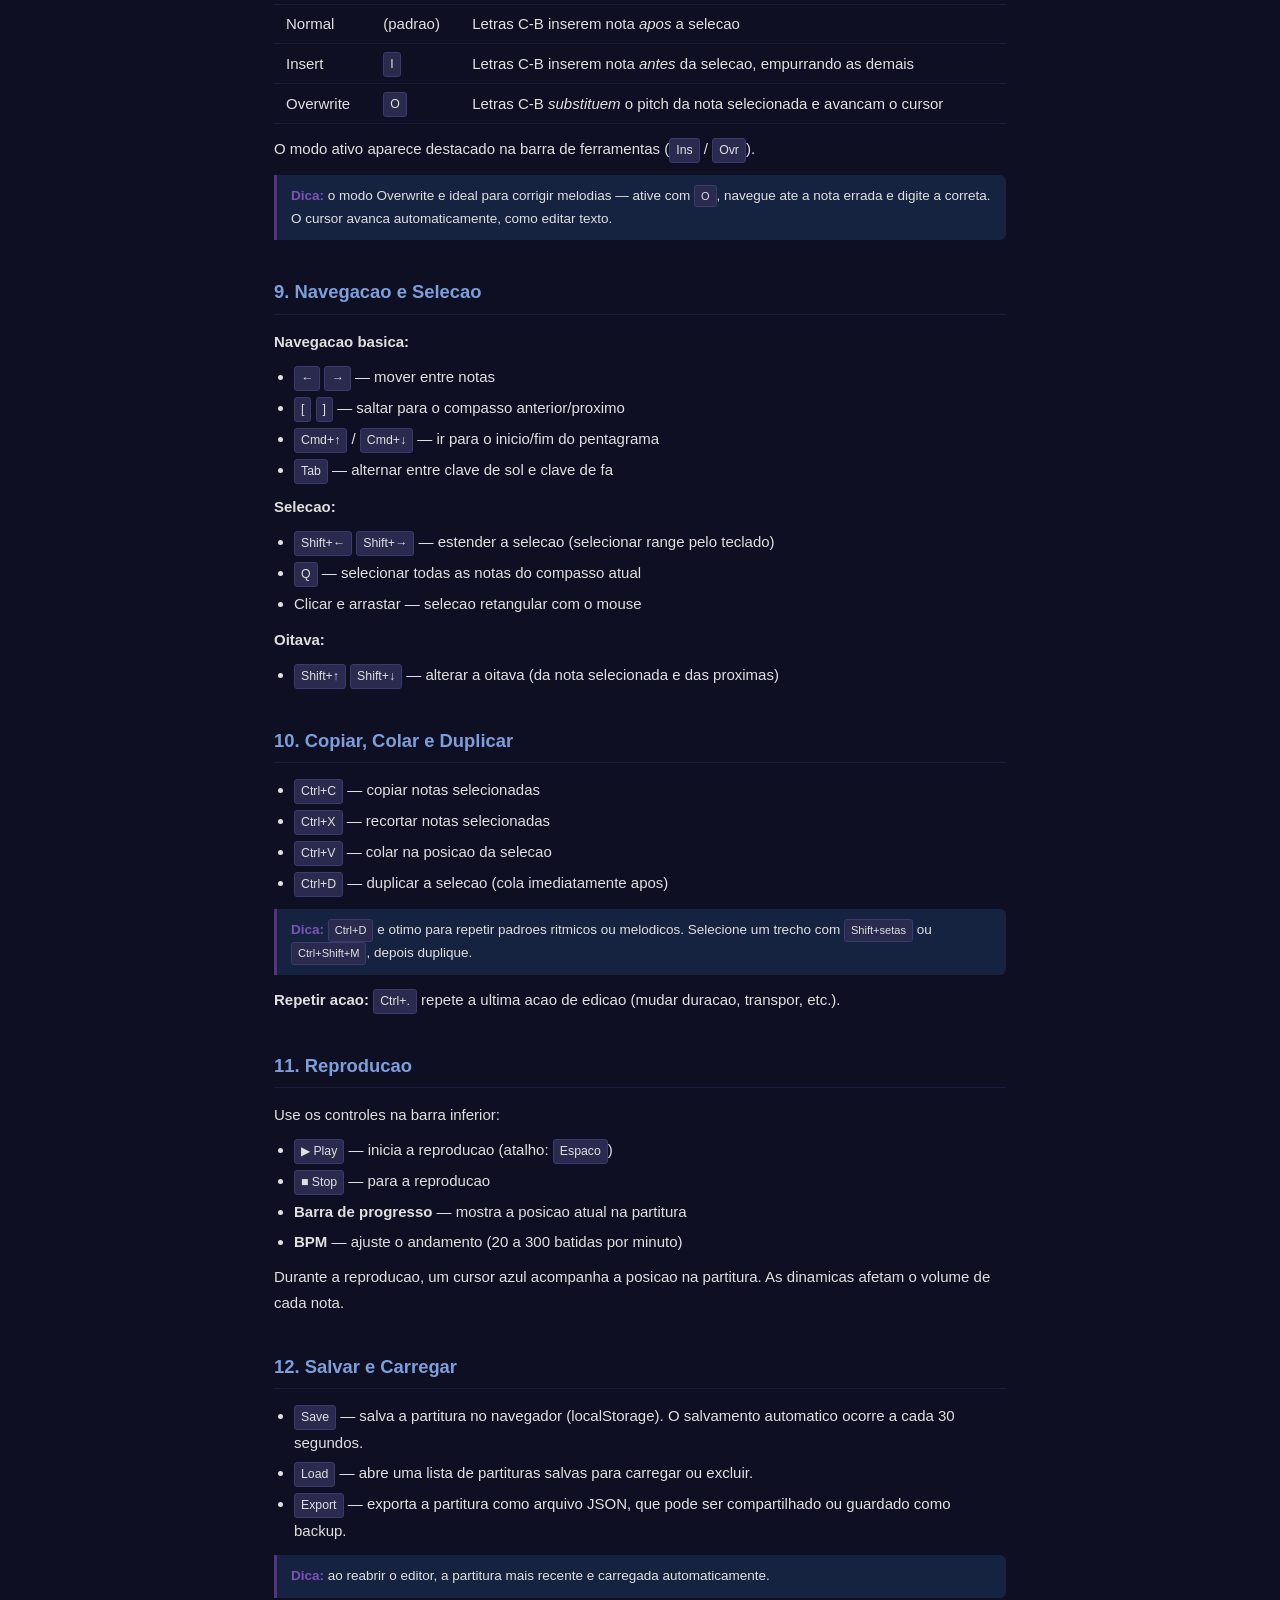
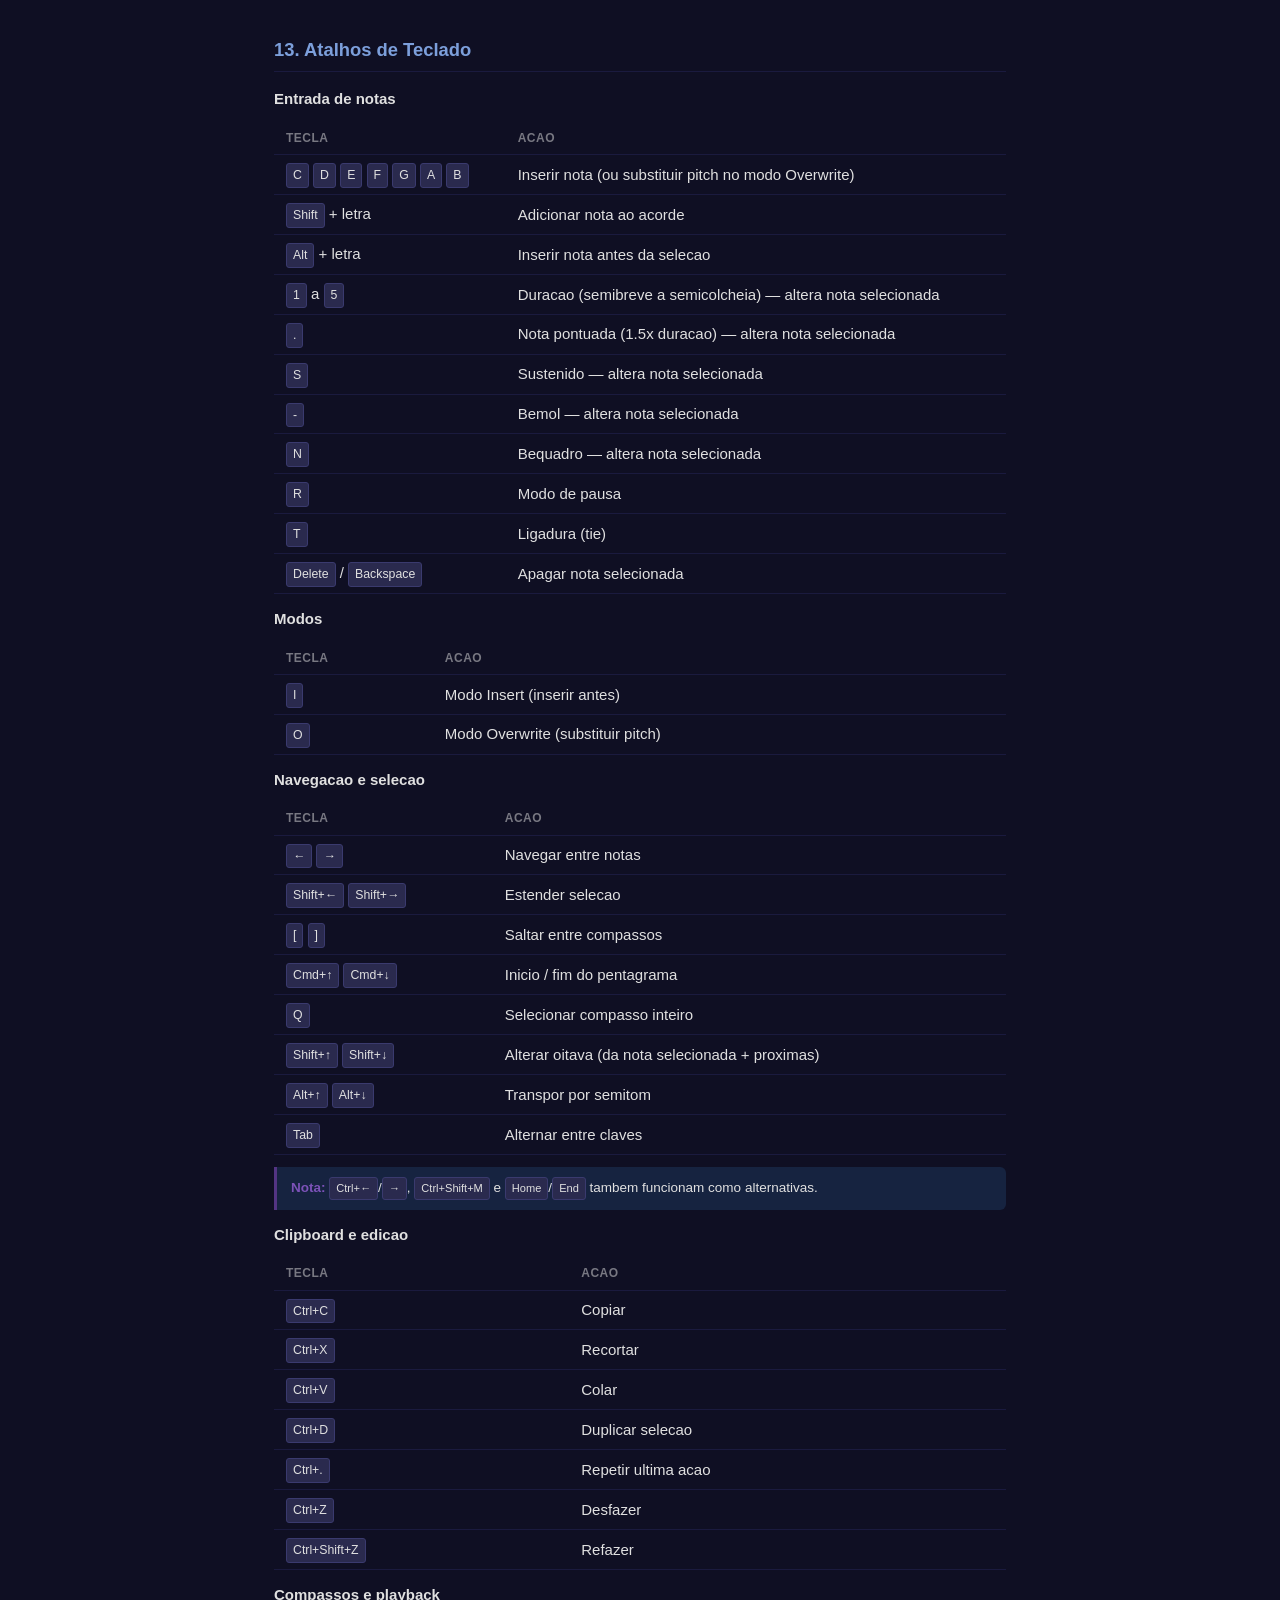
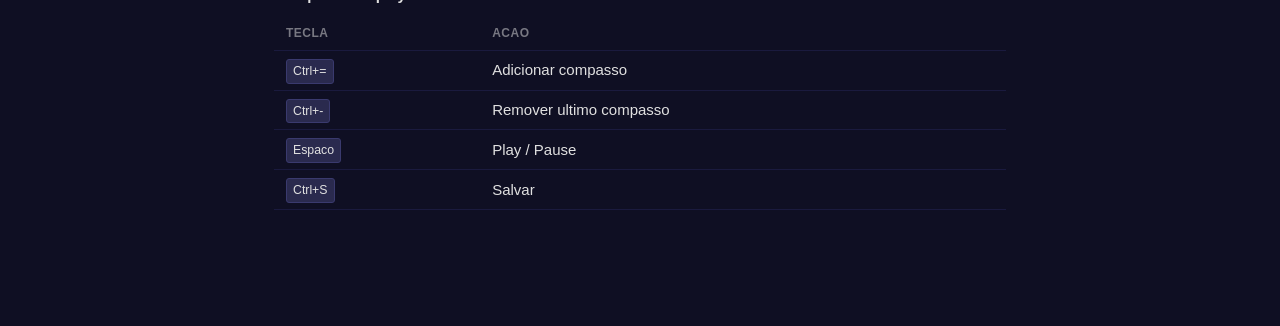
==== commit b238d279: "Add Mac-friendly alternative shortcuts for keyboard compatibility [ ] for measure navigation (altern" ====
--- a/como-usar.html
+++ b/como-usar.html
@@ -324,14 +324,14 @@
       <p><strong>Navegacao basica:</strong></p>
       <ul>
         <li><kbd>&larr;</kbd> <kbd>&rarr;</kbd> — mover entre notas</li>
-        <li><kbd>Ctrl+&larr;</kbd> <kbd>Ctrl+&rarr;</kbd> — saltar para o compasso anterior/proximo</li>
-        <li><kbd>Home</kbd> / <kbd>End</kbd> — ir para o inicio/fim do pentagrama</li>
+        <li><kbd>[</kbd> <kbd>]</kbd> — saltar para o compasso anterior/proximo</li>
+        <li><kbd>Cmd+&uarr;</kbd> / <kbd>Cmd+&darr;</kbd> — ir para o inicio/fim do pentagrama</li>
         <li><kbd>Tab</kbd> — alternar entre clave de sol e clave de fa</li>
       </ul>
       <p><strong>Selecao:</strong></p>
       <ul>
         <li><kbd>Shift+&larr;</kbd> <kbd>Shift+&rarr;</kbd> — estender a selecao (selecionar range pelo teclado)</li>
-        <li><kbd>Ctrl+Shift+M</kbd> — selecionar todas as notas do compasso atual</li>
+        <li><kbd>Q</kbd> — selecionar todas as notas do compasso atual</li>
         <li>Clicar e arrastar — selecao retangular com o mouse</li>
       </ul>
       <p><strong>Oitava:</strong></p>
@@ -409,13 +409,14 @@
         <tr><th>Tecla</th><th>Acao</th></tr>
         <tr><td><kbd>&larr;</kbd> <kbd>&rarr;</kbd></td><td>Navegar entre notas</td></tr>
         <tr><td><kbd>Shift+&larr;</kbd> <kbd>Shift+&rarr;</kbd></td><td>Estender selecao</td></tr>
-        <tr><td><kbd>Ctrl+&larr;</kbd> <kbd>Ctrl+&rarr;</kbd></td><td>Saltar entre compassos</td></tr>
-        <tr><td><kbd>Home</kbd> / <kbd>End</kbd></td><td>Inicio / fim do pentagrama</td></tr>
-        <tr><td><kbd>Ctrl+Shift+M</kbd></td><td>Selecionar compasso inteiro</td></tr>
+        <tr><td><kbd>[</kbd> <kbd>]</kbd></td><td>Saltar entre compassos</td></tr>
+        <tr><td><kbd>Cmd+&uarr;</kbd> <kbd>Cmd+&darr;</kbd></td><td>Inicio / fim do pentagrama</td></tr>
+        <tr><td><kbd>Q</kbd></td><td>Selecionar compasso inteiro</td></tr>
         <tr><td><kbd>Shift+&uarr;</kbd> <kbd>Shift+&darr;</kbd></td><td>Alterar oitava (da nota selecionada + proximas)</td></tr>
         <tr><td><kbd>Alt+&uarr;</kbd> <kbd>Alt+&darr;</kbd></td><td>Transpor por semitom</td></tr>
         <tr><td><kbd>Tab</kbd></td><td>Alternar entre claves</td></tr>
       </table>
+      <div class="tip"><strong>Nota:</strong> <kbd>Ctrl+&larr;</kbd>/<kbd>&rarr;</kbd>, <kbd>Ctrl+Shift+M</kbd> e <kbd>Home</kbd>/<kbd>End</kbd> tambem funcionam como alternativas.</div>
 
       <p><strong>Clipboard e edicao</strong></p>
       <table>
